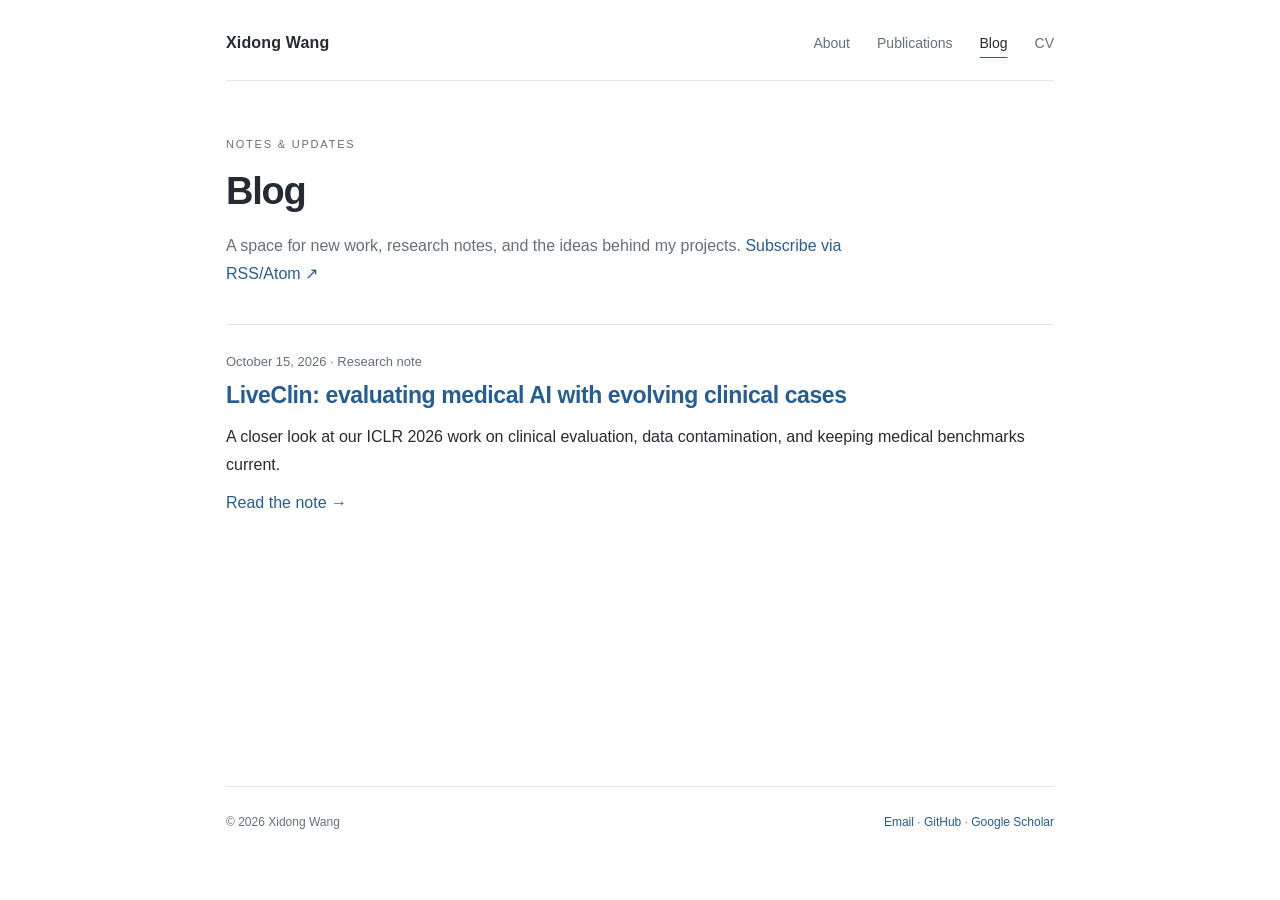
==== blog/index.html @ 323228f1 "Build academic homepage with publications and Markdown blog" ====
<!doctype html>
<html lang="en"><head><meta charset="utf-8"><meta name="viewport" content="width=device-width, initial-scale=1">
<title>Blog | Xidong Wang</title><meta name="description" content="Xidong Wang — Ph.D. candidate at CUHK-Shenzhen. Research on large language models, healthcare AI, and multimodal learning.">
<link rel="canonical" href="https://wangxidong06.github.io/blog/"><meta property="og:title" content="Blog | Xidong Wang"><meta property="og:description" content="Xidong Wang — Ph.D. candidate at CUHK-Shenzhen. Research on large language models, healthcare AI, and multimodal learning."><meta property="og:type" content="website"><meta property="og:image" content="https://wangxidong06.github.io/assets/portrait.png"><meta property="og:url" content="https://wangxidong06.github.io/blog/"><link rel="stylesheet" href="../assets/style.css"><link rel="icon" href="../assets/favicon.svg" type="image/svg+xml"><link rel="alternate" type="application/atom+xml" title="Xidong Wang — Blog" href="../blog/feed.xml"></head>
<body><a class="skip" href="#main">Skip to content</a><div class="shell"><header class="topbar"><a class="brand" href="../index.html">Xidong Wang</a><nav aria-label="Main navigation"><a href="../index.html">About</a><a href="../publications/">Publications</a><a href="../blog/" aria-current="page">Blog</a><a href="../cv/">CV</a></nav></header>
<main id="main"><p class="eyebrow">Notes &amp; updates</p><h1>Blog</h1><p class="page-intro">A space for new work, research notes, and the ideas behind my projects. <a href="feed.xml">Subscribe via RSS/Atom ↗</a></p><article class="post-card"><div class="meta"><time datetime="2026-10-15">October 15, 2026</time> · Research note</div><h2><a href="2026-10-15-liveclin/">LiveClin: evaluating medical AI with evolving clinical cases</a></h2><p>A closer look at our ICLR 2026 work on clinical evaluation, data contamination, and keeping medical benchmarks current.</p><a href="2026-10-15-liveclin/">Read the note →</a></article></main><footer><span>© 2026 Xidong Wang</span><span><a href="mailto:xidongwang1@link.cuhk.edu.cn">Email</a> · <a href="https://github.com/wangxidong06">GitHub</a> · <a href="https://scholar.google.com/citations?user=WJeSzQMAAAAJ&amp;hl=en">Google Scholar</a></span></footer></div></body></html>
---- assets/style.css ----
:root{--ink:#252b32;--muted:#65707b;--blue:#285d8f;--line:#e1e6ea;--paper:#fff;--soft:#f5f7f9}*{box-sizing:border-box}html{scroll-behavior:smooth}body{margin:0;background:var(--paper);color:var(--ink);font:16px/1.75 -apple-system,BlinkMacSystemFont,"Segoe UI",Arial,sans-serif}a{color:var(--blue);text-decoration:none;text-underline-offset:4px}a:hover{text-decoration:underline}a:focus-visible,summary:focus-visible{outline:2px solid var(--blue);outline-offset:5px}p{margin:0 0 18px}strong{font-weight:600}.shell{max-width:900px;margin:auto;padding:0 36px}.topbar{display:flex;justify-content:space-between;align-items:center;padding:29px 0 23px;border-bottom:1px solid var(--line);gap:22px}.brand{color:var(--ink);font-size:16px;font-weight:600;letter-spacing:.01em}nav{display:flex;gap:27px;font-size:14px}nav a{color:var(--muted)}nav a[aria-current=page]{color:var(--ink);text-decoration:underline;text-decoration-color:var(--blue);text-underline-offset:9px}main{padding-top:54px;min-height:70vh}.profile{display:grid;grid-template-columns:1fr 160px;gap:48px;align-items:center;margin-bottom:38px}h1,h2,h3{line-height:1.3;font-weight:600}h1{font-size:38px;letter-spacing:-1.2px;margin:0 0 15px}h2{font-size:24px;letter-spacing:-.4px;margin:44px 0 21px}h3{font-size:18px;margin:0 0 8px}.role{font-size:17px;margin-bottom:3px}.muted,.meta{color:var(--muted)}.portrait{width:160px;height:160px;object-fit:cover;border-radius:4px}.social{display:flex;gap:18px;flex-wrap:wrap;font-size:14px;margin-top:16px}.intro{max-width:760px}.research-list{padding-left:21px}.research-list li{padding-left:4px;margin-bottom:12px}.section-heading{display:flex;align-items:baseline;justify-content:space-between;gap:15px}.section-heading a{font-size:14px}.news{list-style:none;padding:0}.news li{display:grid;grid-template-columns:86px 1fr;gap:15px;margin:12px 0}.news time{font-size:13px;color:var(--muted);padding-top:3px}.paper{padding:21px 0;border-bottom:1px solid var(--line)}.paper:first-child{padding-top:0}.paper h3{font-size:17px;line-height:1.5}.paper h3 a{color:var(--ink)}.authors{font-size:14px;line-height:1.7;margin:5px 0;color:var(--muted)}.authors strong{color:var(--ink)}.venue{font-size:13px;color:var(--blue)}.paper-links{font-size:13px;margin-left:15px;display:inline-flex;gap:13px}.entry{display:grid;grid-template-columns:1fr auto;gap:20px;padding:15px 0}.entry p{margin:0;font-size:14px}.entry time{font-size:13px;color:var(--muted);white-space:nowrap;padding-top:3px}.eyebrow{text-transform:uppercase;letter-spacing:1.8px;color:var(--muted);font-size:11px;margin-bottom:13px}.page-intro{max-width:650px;color:var(--muted);margin-bottom:36px}.post-card{padding:26px 0;border-top:1px solid var(--line)}.post-card h2{font-size:23px;margin:8px 0 12px}.post-card p{margin-bottom:10px}.post-card .meta,.post-meta{font-size:13px}.article{max-width:730px}.article h1{font-size:36px}.article .post-meta{margin:20px 0 35px;color:var(--muted)}.article h2{font-size:25px}.article img{max-width:100%;height:auto}.article pre{overflow:auto;background:var(--soft);padding:18px;font-size:13px}.article blockquote{margin:24px 0;padding-left:20px;border-left:3px solid var(--line);color:var(--muted)}.article table{border-collapse:collapse;display:block;overflow:auto}.article td,.article th{border:1px solid var(--line);padding:8px 12px}.back{font-size:14px;display:inline-block;margin-bottom:27px}footer{margin-top:75px;padding:25px 0 36px;border-top:1px solid var(--line);color:var(--muted);font-size:12px;display:flex;justify-content:space-between;gap:20px}.skip{position:absolute;left:12px;top:-80px;background:white;padding:8px}.skip:focus{top:8px}.print-link{font-size:14px}.cv h2{margin-top:32px}.cv .paper{padding:12px 0}::selection{background:#dae9f5}@media(max-width:600px){.shell{padding:0 22px}.topbar{align-items:flex-start;padding-top:22px;gap:15px}nav{gap:16px;font-size:13px}.brand{font-size:14px}main{padding-top:35px}.profile{grid-template-columns:1fr 100px;gap:20px;margin-bottom:28px}.portrait{width:100px;height:115px}h1{font-size:31px}.role{font-size:15px}.profile .muted{font-size:13px}.social{gap:13px;font-size:13px}.entry{grid-template-columns:1fr;gap:2px}.entry time{grid-row:1}.news li{grid-template-columns:70px 1fr;gap:8px}h2{font-size:22px}.article h1{font-size:30px}footer{flex-direction:column;gap:5px}.paper-links{display:flex;margin:5px 0 0}.section-heading{align-items:center}.section-heading h2{margin-right:10px}}@media(prefers-reduced-motion:reduce){html{scroll-behavior:auto}}@media print{.topbar,.skip,footer,.print-link,.back{display:none}main{padding:0}.shell{max-width:none;padding:0}body{font-size:11px;line-height:1.5}h1{font-size:25px}h2{font-size:18px;margin:20px 0 10px}.paper,.entry{break-inside:avoid}.portrait{width:100px;height:100px}a{color:inherit}.paper h3{font-size:12px}.authors,.venue,.entry p,.entry time{font-size:10px}}
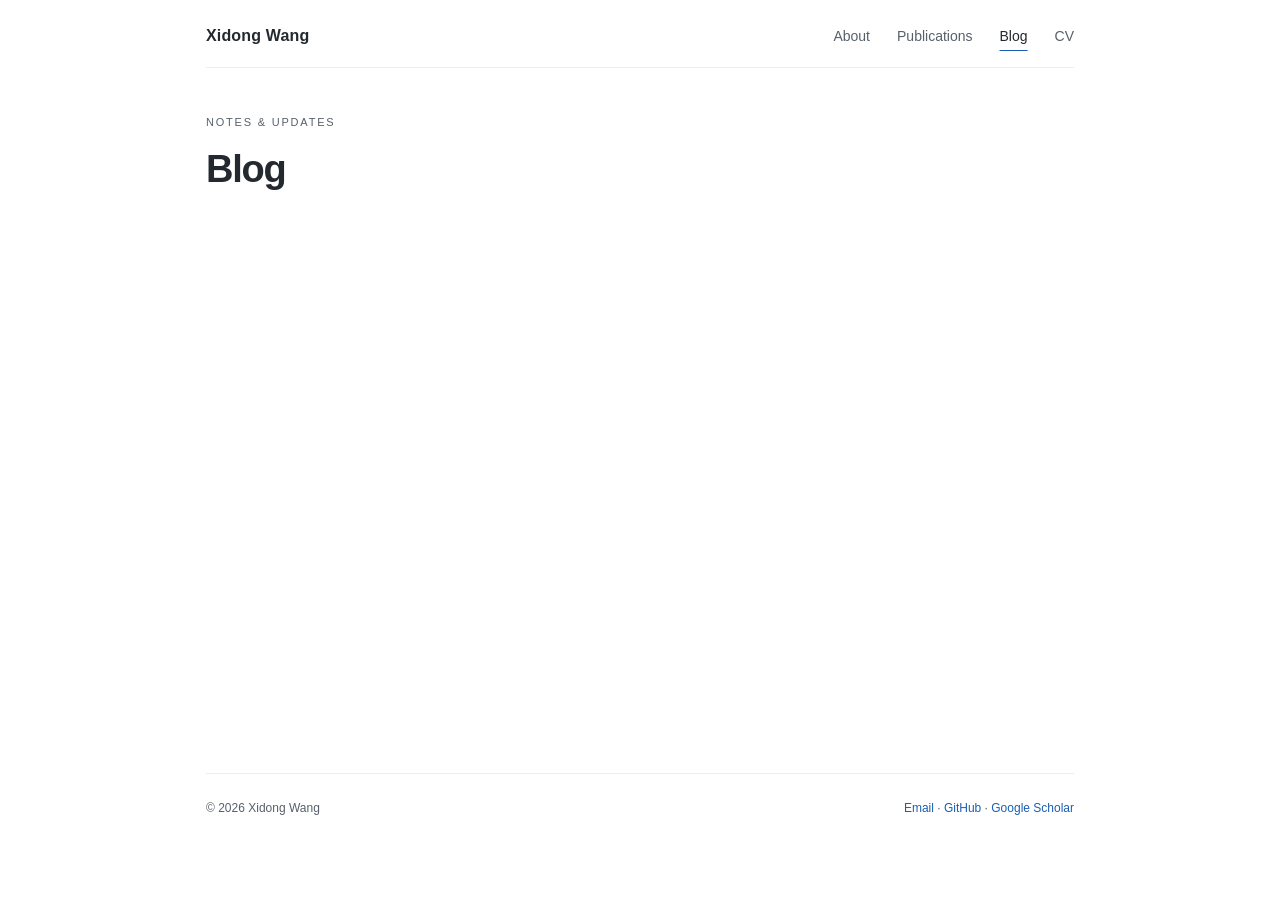
==== commit dcb01e83: "Refresh academic layout, complete publications, portrait and PDF CV" ====
--- a/blog/index.html
+++ b/blog/index.html
@@ -1,6 +1,6 @@
 <!doctype html>
 <html lang="en"><head><meta charset="utf-8"><meta name="viewport" content="width=device-width, initial-scale=1">
 <title>Blog | Xidong Wang</title><meta name="description" content="Xidong Wang — Ph.D. candidate at CUHK-Shenzhen. Research on large language models, healthcare AI, and multimodal learning.">
-<link rel="canonical" href="https://wangxidong06.github.io/blog/"><meta property="og:title" content="Blog | Xidong Wang"><meta property="og:description" content="Xidong Wang — Ph.D. candidate at CUHK-Shenzhen. Research on large language models, healthcare AI, and multimodal learning."><meta property="og:type" content="website"><meta property="og:image" content="https://wangxidong06.github.io/assets/portrait.png"><meta property="og:url" content="https://wangxidong06.github.io/blog/"><link rel="stylesheet" href="../assets/style.css"><link rel="icon" href="../assets/favicon.svg" type="image/svg+xml"><link rel="alternate" type="application/atom+xml" title="Xidong Wang — Blog" href="../blog/feed.xml"></head>
-<body><a class="skip" href="#main">Skip to content</a><div class="shell"><header class="topbar"><a class="brand" href="../index.html">Xidong Wang</a><nav aria-label="Main navigation"><a href="../index.html">About</a><a href="../publications/">Publications</a><a href="../blog/" aria-current="page">Blog</a><a href="../cv/">CV</a></nav></header>
-<main id="main"><p class="eyebrow">Notes &amp; updates</p><h1>Blog</h1><p class="page-intro">A space for new work, research notes, and the ideas behind my projects. <a href="feed.xml">Subscribe via RSS/Atom ↗</a></p><article class="post-card"><div class="meta"><time datetime="2026-10-15">October 15, 2026</time> · Research note</div><h2><a href="2026-10-15-liveclin/">LiveClin: evaluating medical AI with evolving clinical cases</a></h2><p>A closer look at our ICLR 2026 work on clinical evaluation, data contamination, and keeping medical benchmarks current.</p><a href="2026-10-15-liveclin/">Read the note →</a></article></main><footer><span>© 2026 Xidong Wang</span><span><a href="mailto:xidongwang1@link.cuhk.edu.cn">Email</a> · <a href="https://github.com/wangxidong06">GitHub</a> · <a href="https://scholar.google.com/citations?user=WJeSzQMAAAAJ&amp;hl=en">Google Scholar</a></span></footer></div></body></html>+<link rel="canonical" href="https://wangxidong06.github.io/blog/"><meta property="og:title" content="Blog | Xidong Wang"><meta property="og:description" content="Xidong Wang — Ph.D. candidate at CUHK-Shenzhen. Research on large language models, healthcare AI, and multimodal learning."><meta property="og:type" content="website"><meta property="og:image" content="https://wangxidong06.github.io/assets/portrait.png"><meta property="og:url" content="https://wangxidong06.github.io/blog/"><link rel="stylesheet" href="../assets/style.css"><script src="../assets/site.js" defer></script><link rel="icon" href="../assets/favicon.svg" type="image/svg+xml"><link rel="alternate" type="application/atom+xml" title="Xidong Wang — Blog" href="../blog/feed.xml"></head>
+<body><a class="skip" href="#main">Skip to content</a><div class="shell"><header class="topbar"><a class="brand" href="../index.html">Xidong Wang</a><nav aria-label="Main navigation"><a href="../index.html">About</a><a href="../publications/">Publications</a><a href="../blog/" aria-current="page">Blog</a><a href="../assets/Xidong_Wang_CV.pdf">CV</a></nav></header>
+<main id="main"><p class="eyebrow">Notes &amp; updates</p><h1>Blog</h1></main><footer><span>© 2026 Xidong Wang</span><span><a href="mailto:xidongwang1@link.cuhk.edu.cn">Email</a> · <a href="https://github.com/wangxidong06">GitHub</a> · <a href="https://scholar.google.com/citations?user=WJeSzQMAAAAJ&amp;hl=en">Google Scholar</a></span></footer></div></body></html>
--- a/assets/style.css
+++ b/assets/style.css
@@ -1 +1,3 @@
 :root{--ink:#252b32;--muted:#65707b;--blue:#285d8f;--line:#e1e6ea;--paper:#fff;--soft:#f5f7f9}*{box-sizing:border-box}html{scroll-behavior:smooth}body{margin:0;background:var(--paper);color:var(--ink);font:16px/1.75 -apple-system,BlinkMacSystemFont,"Segoe UI",Arial,sans-serif}a{color:var(--blue);text-decoration:none;text-underline-offset:4px}a:hover{text-decoration:underline}a:focus-visible,summary:focus-visible{outline:2px solid var(--blue);outline-offset:5px}p{margin:0 0 18px}strong{font-weight:600}.shell{max-width:900px;margin:auto;padding:0 36px}.topbar{display:flex;justify-content:space-between;align-items:center;padding:29px 0 23px;border-bottom:1px solid var(--line);gap:22px}.brand{color:var(--ink);font-size:16px;font-weight:600;letter-spacing:.01em}nav{display:flex;gap:27px;font-size:14px}nav a{color:var(--muted)}nav a[aria-current=page]{color:var(--ink);text-decoration:underline;text-decoration-color:var(--blue);text-underline-offset:9px}main{padding-top:54px;min-height:70vh}.profile{display:grid;grid-template-columns:1fr 160px;gap:48px;align-items:center;margin-bottom:38px}h1,h2,h3{line-height:1.3;font-weight:600}h1{font-size:38px;letter-spacing:-1.2px;margin:0 0 15px}h2{font-size:24px;letter-spacing:-.4px;margin:44px 0 21px}h3{font-size:18px;margin:0 0 8px}.role{font-size:17px;margin-bottom:3px}.muted,.meta{color:var(--muted)}.portrait{width:160px;height:160px;object-fit:cover;border-radius:4px}.social{display:flex;gap:18px;flex-wrap:wrap;font-size:14px;margin-top:16px}.intro{max-width:760px}.research-list{padding-left:21px}.research-list li{padding-left:4px;margin-bottom:12px}.section-heading{display:flex;align-items:baseline;justify-content:space-between;gap:15px}.section-heading a{font-size:14px}.news{list-style:none;padding:0}.news li{display:grid;grid-template-columns:86px 1fr;gap:15px;margin:12px 0}.news time{font-size:13px;color:var(--muted);padding-top:3px}.paper{padding:21px 0;border-bottom:1px solid var(--line)}.paper:first-child{padding-top:0}.paper h3{font-size:17px;line-height:1.5}.paper h3 a{color:var(--ink)}.authors{font-size:14px;line-height:1.7;margin:5px 0;color:var(--muted)}.authors strong{color:var(--ink)}.venue{font-size:13px;color:var(--blue)}.paper-links{font-size:13px;margin-left:15px;display:inline-flex;gap:13px}.entry{display:grid;grid-template-columns:1fr auto;gap:20px;padding:15px 0}.entry p{margin:0;font-size:14px}.entry time{font-size:13px;color:var(--muted);white-space:nowrap;padding-top:3px}.eyebrow{text-transform:uppercase;letter-spacing:1.8px;color:var(--muted);font-size:11px;margin-bottom:13px}.page-intro{max-width:650px;color:var(--muted);margin-bottom:36px}.post-card{padding:26px 0;border-top:1px solid var(--line)}.post-card h2{font-size:23px;margin:8px 0 12px}.post-card p{margin-bottom:10px}.post-card .meta,.post-meta{font-size:13px}.article{max-width:730px}.article h1{font-size:36px}.article .post-meta{margin:20px 0 35px;color:var(--muted)}.article h2{font-size:25px}.article img{max-width:100%;height:auto}.article pre{overflow:auto;background:var(--soft);padding:18px;font-size:13px}.article blockquote{margin:24px 0;padding-left:20px;border-left:3px solid var(--line);color:var(--muted)}.article table{border-collapse:collapse;display:block;overflow:auto}.article td,.article th{border:1px solid var(--line);padding:8px 12px}.back{font-size:14px;display:inline-block;margin-bottom:27px}footer{margin-top:75px;padding:25px 0 36px;border-top:1px solid var(--line);color:var(--muted);font-size:12px;display:flex;justify-content:space-between;gap:20px}.skip{position:absolute;left:12px;top:-80px;background:white;padding:8px}.skip:focus{top:8px}.print-link{font-size:14px}.cv h2{margin-top:32px}.cv .paper{padding:12px 0}::selection{background:#dae9f5}@media(max-width:600px){.shell{padding:0 22px}.topbar{align-items:flex-start;padding-top:22px;gap:15px}nav{gap:16px;font-size:13px}.brand{font-size:14px}main{padding-top:35px}.profile{grid-template-columns:1fr 100px;gap:20px;margin-bottom:28px}.portrait{width:100px;height:115px}h1{font-size:31px}.role{font-size:15px}.profile .muted{font-size:13px}.social{gap:13px;font-size:13px}.entry{grid-template-columns:1fr;gap:2px}.entry time{grid-row:1}.news li{grid-template-columns:70px 1fr;gap:8px}h2{font-size:22px}.article h1{font-size:30px}footer{flex-direction:column;gap:5px}.paper-links{display:flex;margin:5px 0 0}.section-heading{align-items:center}.section-heading h2{margin-right:10px}}@media(prefers-reduced-motion:reduce){html{scroll-behavior:auto}}@media print{.topbar,.skip,footer,.print-link,.back{display:none}main{padding:0}.shell{max-width:none;padding:0}body{font-size:11px;line-height:1.5}h1{font-size:25px}h2{font-size:18px;margin:20px 0 10px}.paper,.entry{break-inside:avoid}.portrait{width:100px;height:100px}a{color:inherit}.paper h3{font-size:12px}.authors,.venue,.entry p,.entry time{font-size:10px}}
+/* Compact academic layout, inspired by the supplied research homepages. */
+:root{--ink:#24292f;--muted:#57606a;--blue:#1a5fb4;--line:#eaeef2}body{line-height:1.65;font-size:15px}.shell{max-width:940px;padding:0 36px}.topbar{padding:23px 0 18px}main{padding-top:45px}.profile{grid-template-columns:minmax(0,1fr) 180px;gap:42px;align-items:start;margin-bottom:24px}.profile h1{font-size:35px;margin-bottom:9px;letter-spacing:-.6px}.profile p{margin-bottom:13px}.profile .role{font-size:14px;color:var(--muted);margin-bottom:20px}.portrait{width:180px;height:180px;border-radius:50%;object-fit:cover;margin-top:42px}.contact{font-size:14px;overflow-wrap:anywhere}.social{gap:13px;margin-top:5px}.social span{color:#a6adb4}h2{font-size:23px;border-bottom:1px solid var(--line);padding-bottom:8px;margin:36px 0 18px}.section-heading{align-items:baseline;border-bottom:1px solid var(--line);margin:36px 0 18px}.section-heading h2{margin:0;border:0}.paper{border:0;border-left:3px solid var(--line);padding:3px 13px;margin:0 0 20px}.paper:first-child{padding-top:3px}.paper.leading{border-left-color:#b8cfe9;background:linear-gradient(90deg,#f6f9fd,white 85%)}.paper h3{font-size:15px;line-height:1.5;margin:0}.paper h3 a{color:var(--blue)}.authors{font-size:13px;margin:4px 0}.venue{font-size:13px;font-weight:600}.paper-links{font-size:12px}.entry{margin:16px 0;padding:2px 0 2px 15px;border-left:3px solid #d8e0e8}.entry h3{font-size:16px;margin-bottom:3px}.entry p{font-size:13px}.entry time{font-size:12px}.research-list{font-size:14px}.research-list li{margin-bottom:8px}.news li{font-size:14px}.meta{font-size:13px}.filters{display:flex;gap:8px;flex-wrap:wrap;margin:22px 0}.filters button{background:white;border:1px solid #d5dee8;color:var(--muted);padding:5px 13px;border-radius:20px;font:inherit;font-size:13px;cursor:pointer}.filters button[aria-pressed=true]{background:#eaf2fb;border-color:#a5c2e4;color:var(--blue)}.filters button:focus-visible{outline:2px solid var(--blue);outline-offset:3px}.filter-status{color:var(--muted);font-size:13px}.pub-year h2{font-size:18px;color:var(--muted)}[hidden]{display:none!important}@media(max-width:600px){.shell{padding:0 22px}main{padding-top:30px}.profile{display:flex;flex-direction:column-reverse;gap:18px}.portrait{width:125px;height:125px;margin:0}.profile h1{font-size:31px}.profile .role{margin-bottom:15px}.topbar{gap:12px}.topbar nav{gap:14px}.paper-links{display:inline-flex;margin-left:12px}.section-heading a{font-size:12px}.section-heading h2{font-size:21px}.entry{gap:3px}.entry time{grid-row:auto}}
